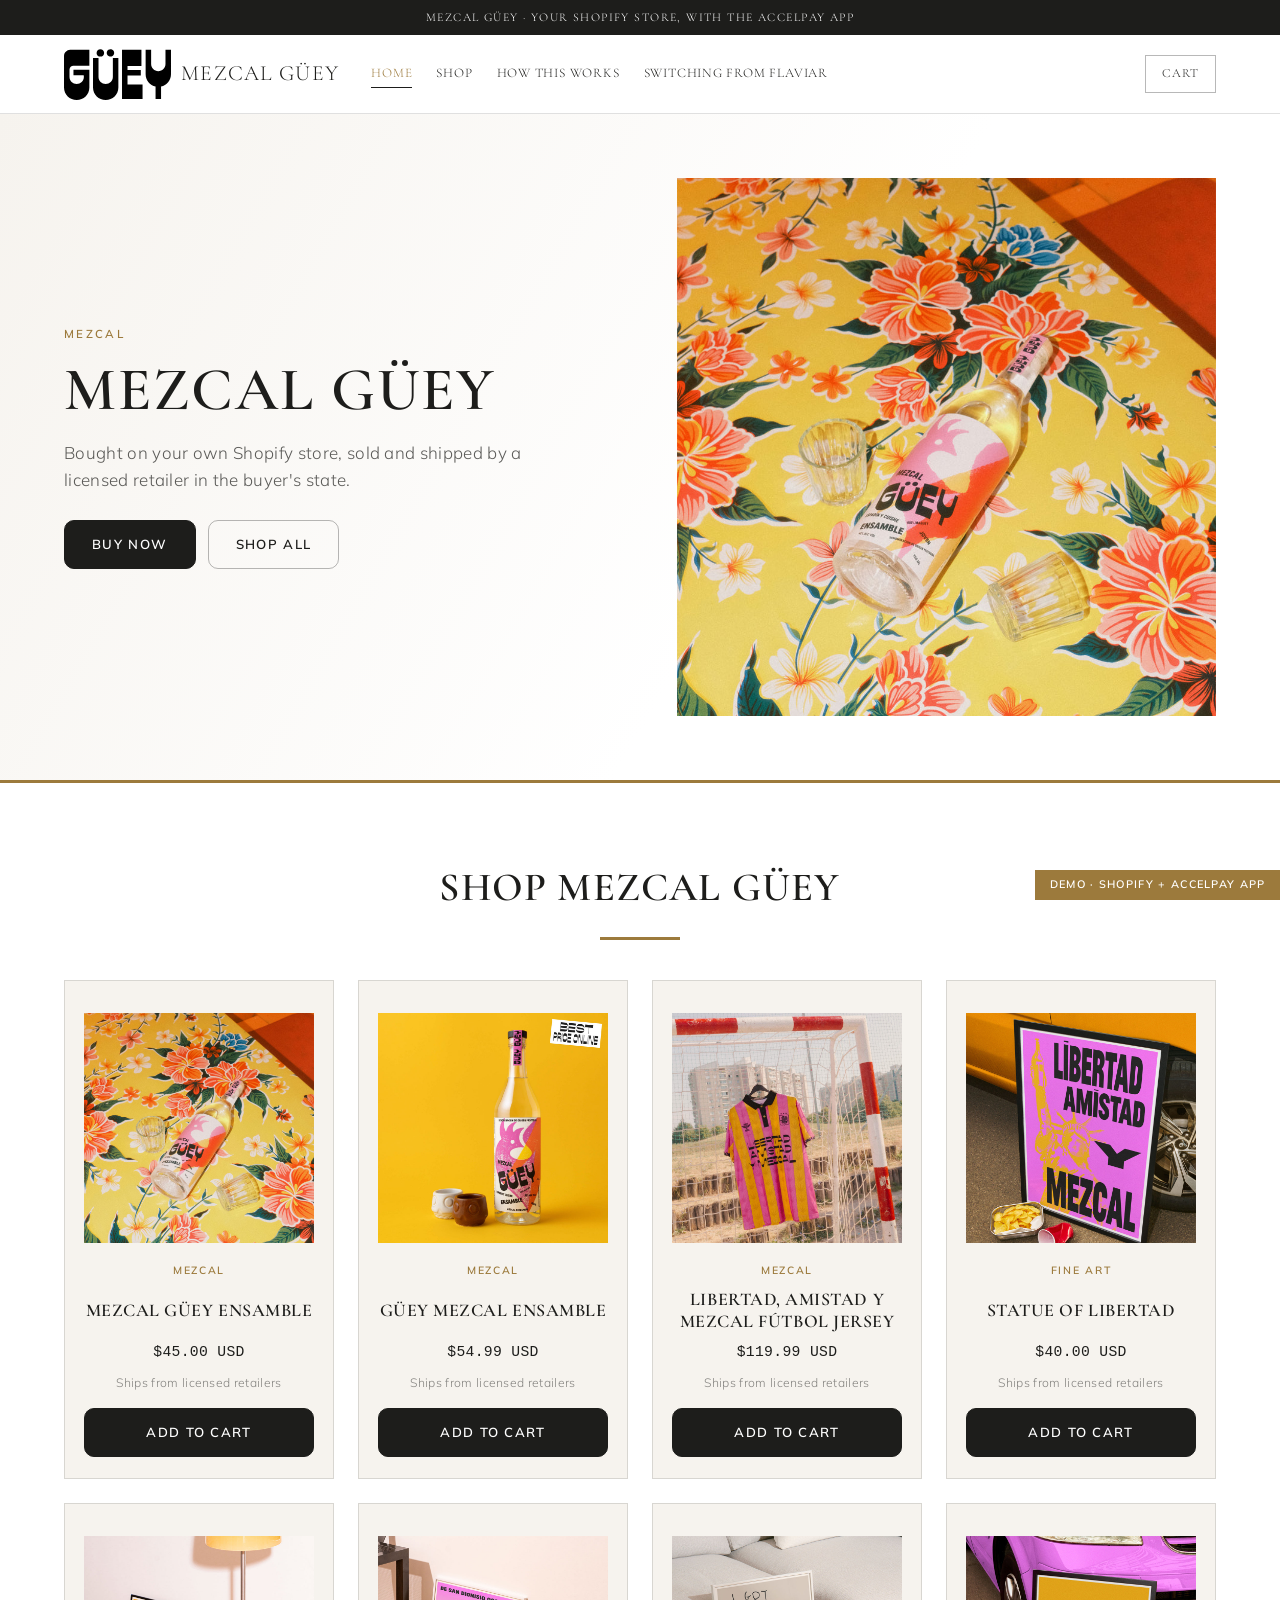
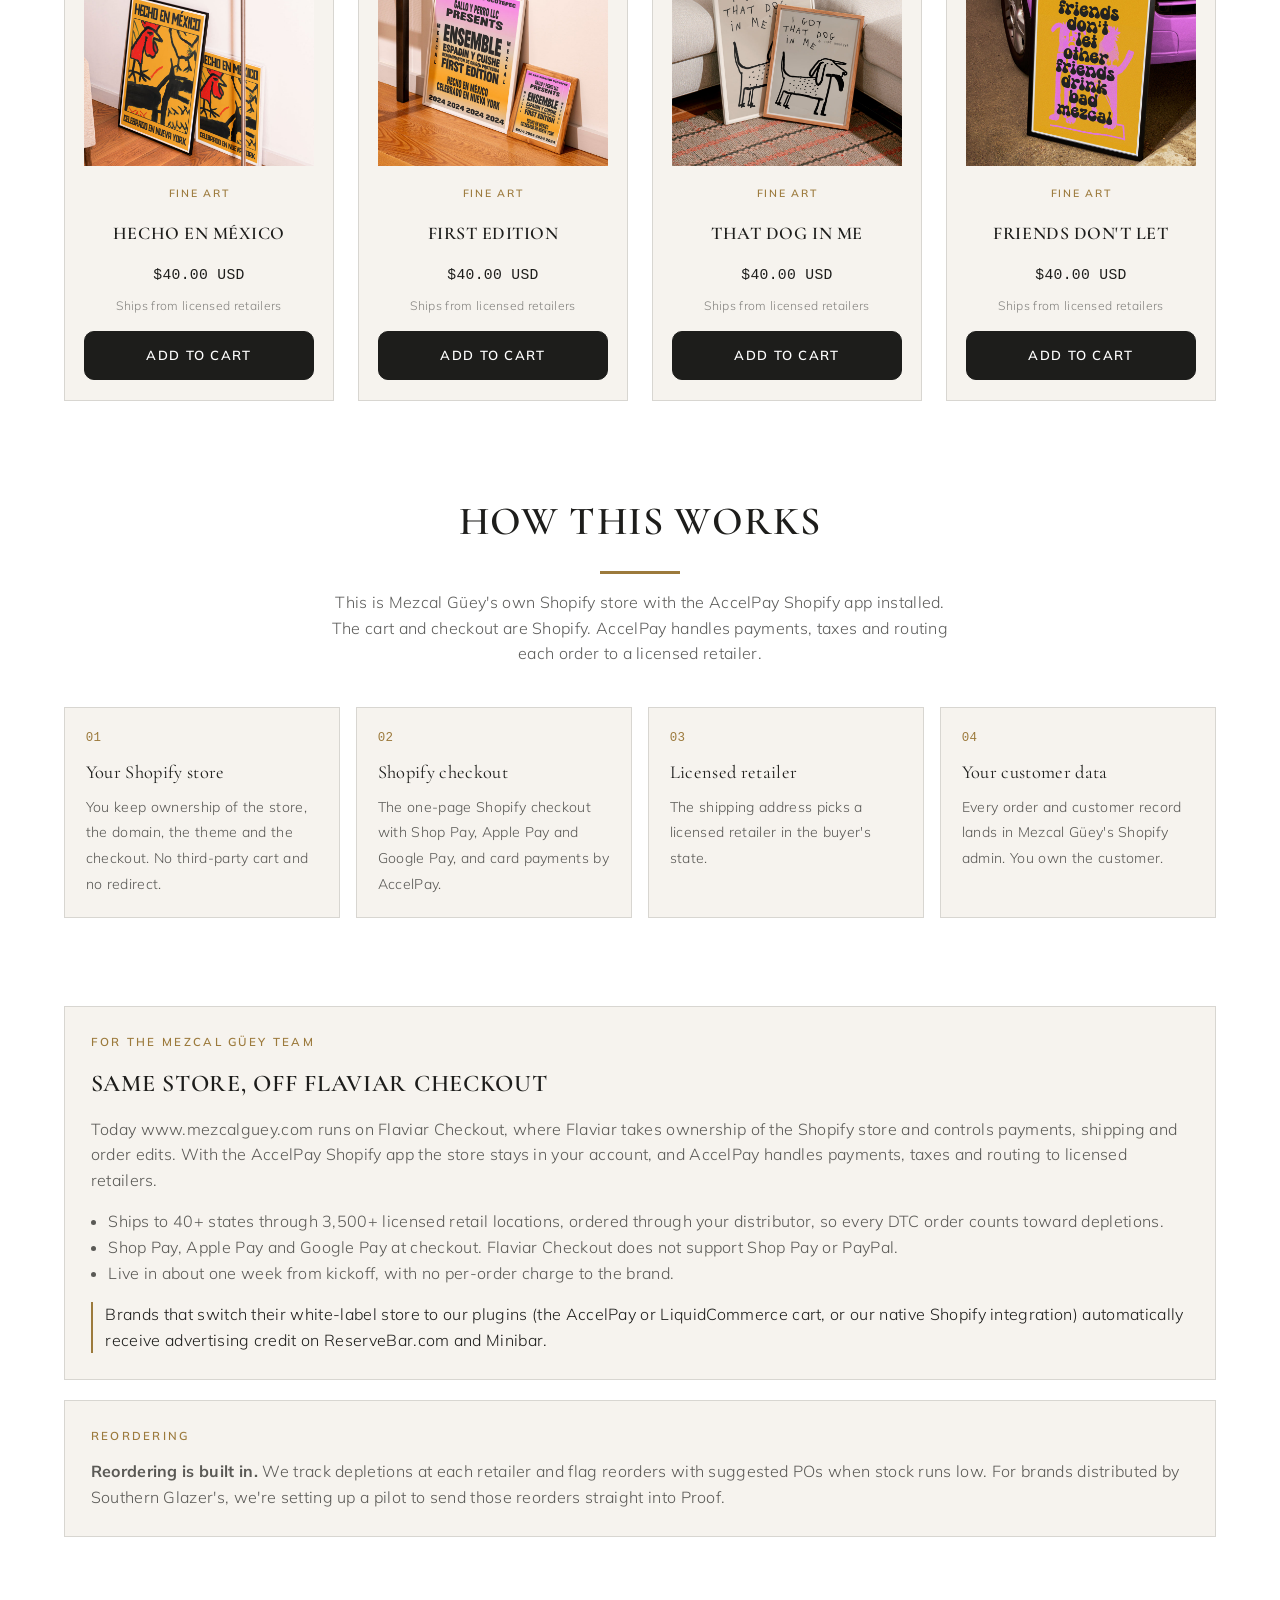
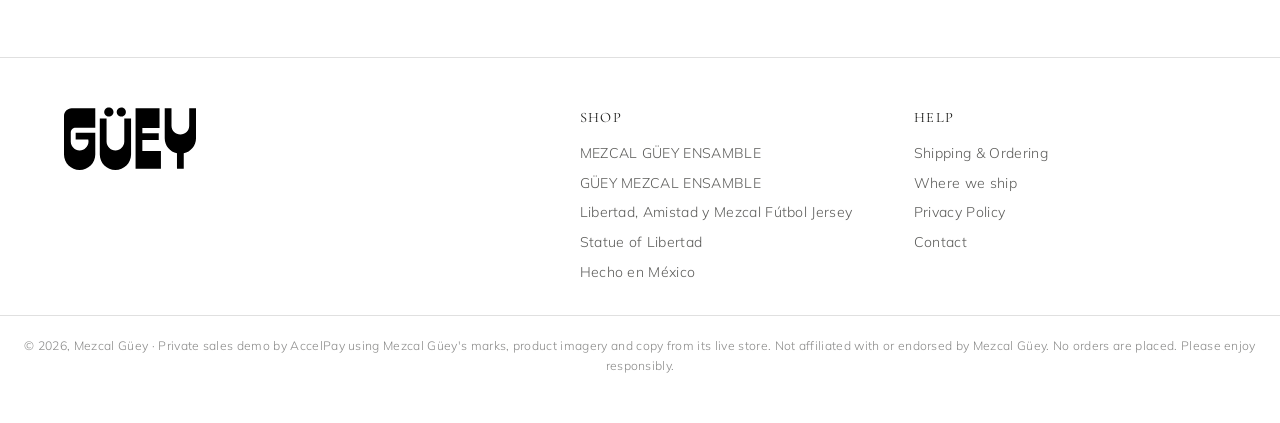
==== index.html @ e76a3810 "Flaviar switch demo, Nov 2026" ====
<!doctype html>
<html lang="en">
<head>
<meta charset="utf-8">
<meta name="viewport" content="width=device-width,initial-scale=1">
<title>Mezcal Güey | AccelPay demo</title>
<meta name="robots" content="noindex,nofollow">
<link rel="icon" href="assets/logo.svg">
<link rel="preconnect" href="https://fonts.googleapis.com">
<link rel="preconnect" href="https://fonts.gstatic.com" crossorigin>
<link rel="stylesheet" href="https://fonts.googleapis.com/css2?family=Cormorant+Garamond:wght@500;600;700&family=Mulish:wght@300;400;600;700&display=swap">
<link rel="stylesheet" href="styles.css?v=1">
</head>
<body>
<div class="announce">Mezcal Güey &middot; your Shopify store, with the AccelPay app</div>
<header class="top">
  <div class="hdr">
    <a href="index.html" class="brand-link"><img class="logo" src="assets/logo.svg" alt="Mezcal Güey"><span class="wordmark">Mezcal Güey</span></a>
    <nav class="main">
      <a href="index.html" aria-current="page">Home</a><a href="index.html#shop">Shop</a><a href="index.html#how">How this works</a><a href="index.html#switch">Switching from Flaviar</a>
    </nav>
    <div class="hdr-actions">
      <button class="burger" id="burger" aria-label="Menu">&#9776;</button>
      <button class="cart-pill" data-cart-toggle aria-label="Open cart">
        <span class="lbl">Cart</span>
        <span class="count" data-cart-count hidden>0</span>
      </button>
    </div>
  </div>
</header>

<section class="hero">
  <div class="hero-inner">
    <div>
      <div class="eyebrow">mezcal</div>
      <h1>Mezcal Güey</h1>
      <p> Bought on your own Shopify store, sold and shipped by a licensed retailer in the buyer's state.</p>
      <div style="display:flex;gap:.75rem;flex-wrap:wrap"><a class="btn" href="product.html?p=mezcal-guey">Buy now</a><a class="btn ghost" href="#shop">Shop all</a></div>
    </div>
    <div class="shot"><img src="assets/p-mezcal-guey.jpg" alt="MEZCAL GÜEY ENSAMBLE"></div>
  </div>
</section>

<section class="band" id="shop">
  <div class="section-head">
    <h2>Shop Mezcal Güey</h2>
    <div class="rule"></div>
    <p style="font-size:.9rem;color:var(--muted)"></p>
  </div>
  <div class="grid" id="collection-grid"></div>
</section>

<section class="band" id="how" style="padding-top:1rem">
  <div class="section-head">
    <h2>How this works</h2>
    <div class="rule"></div>
    <p>This is Mezcal Güey's own Shopify store with the AccelPay Shopify app installed. The cart and checkout are Shopify. AccelPay handles payments, taxes and routing each order to a licensed retailer.</p>
  </div>
  <div class="how">
    <div class="step"><span class="n">01</span><b>Your Shopify store</b><span>You keep ownership of the store, the domain, the theme and the checkout. No third-party cart and no redirect.</span></div>
    <div class="step"><span class="n">02</span><b>Shopify checkout</b><span>The one-page Shopify checkout with Shop Pay, Apple Pay and Google Pay, and card payments by AccelPay.</span></div>
    <div class="step"><span class="n">03</span><b>Licensed retailer</b><span>The shipping address picks a licensed retailer in the buyer's state.</span></div>
    <div class="step"><span class="n">04</span><b>Your customer data</b><span>Every order and customer record lands in Mezcal Güey's Shopify admin. You own the customer.</span></div>
  </div>
</section>

<section class="band" id="switch" style="padding-top:1rem">
  <div class="panel">
    <div class="eyebrow">For the Mezcal Güey team</div>
    <h2>Same store, off Flaviar Checkout</h2>
    <p style="margin:0 0 1rem">Today www.mezcalguey.com runs on Flaviar Checkout, where Flaviar takes ownership of the Shopify store and controls payments, shipping and order edits. With the AccelPay Shopify app the store stays in your account, and AccelPay handles payments, taxes and routing to licensed retailers.</p>
    <ul style="margin:0 0 1rem;padding-left:1.1rem"><li>Ships to 40+ states through 3,500+ licensed retail locations, ordered through your distributor, so every DTC order counts toward depletions.</li><li>Shop Pay, Apple Pay and Google Pay at checkout. Flaviar Checkout does not support Shop Pay or PayPal.</li><li>Live in about one week from kickoff, with no per-order charge to the brand.</li></ul>
    <p class="credit">Brands that switch their white-label store to our plugins (the AccelPay or LiquidCommerce cart, or our native Shopify integration) automatically receive advertising credit on ReserveBar.com and Minibar.</p>
  </div>
  <div class="panel">
    <div class="eyebrow">Reordering</div>
    <p style="margin:0" class="reorder"><b>Reordering is built in.</b> We track depletions at each retailer and flag reorders with suggested POs when stock runs low. For brands distributed by Southern Glazer's, we're setting up a pilot to send those reorders straight into Proof.</p>
  </div>
</section>
<footer class="site">
  <div class="ft">
    <div>
      <img src="assets/logo.svg" alt="Mezcal Güey" style="height:64px;width:auto">
      <p style="font-size:.86rem;margin-top:1rem;max-width:24rem;color:var(--muted)"></p>
    </div>
    <div><h4>Shop</h4><ul><li><a href="product.html?p=mezcal-guey">MEZCAL GÜEY ENSAMBLE</a></li><li><a href="product.html?p=mezcal-ensamble">GÜEY MEZCAL ENSAMBLE</a></li><li><a href="product.html?p=libertad-amistad-y-mezcal-football-shirt">Libertad, Amistad y Mezcal Fútbol Jersey</a></li><li><a href="product.html?p=statue-of-libertad-fine-art-print">Statue of Libertad</a></li><li><a href="product.html?p=hecho-en-mexico-fine-art-print">Hecho en México</a></li></ul></div>
    <div><h4>Help</h4><ul>
      <li><a href="index.html#how">Shipping &amp; Ordering</a></li>
      <li><a href="index.html#how">Where we ship</a></li>
      <li><a href="#">Privacy Policy</a></li>
      <li><a href="#">Contact</a></li></ul></div>
  </div>
  <div class="legal-row">
    &copy; 2026, Mezcal Güey &middot; Private sales demo by AccelPay using Mezcal Güey's marks, product imagery and copy from its live store. Not affiliated with or endorsed by Mezcal Güey.
    No orders are placed. Please enjoy responsibly.
  </div>
</footer>

<div class="scrim" id="scrim"></div>
<aside class="drawer" id="drawer" aria-label="Your cart">
  <div class="dh"><h2>Your cart</h2><button class="x" id="drawer-close" aria-label="Close">&times;</button></div>
  <div class="cols"><span>Product</span><span>Total</span></div>
  <div class="items" id="drawer-items"></div>
  <div class="df" id="drawer-foot"></div>
</aside>
<div class="ribbon">Demo &middot; Shopify + AccelPay app</div>
<script src="data.js?v=1"></script>
<script src="app.js?v=1"></script>
</body>
</html>
---- styles.css ----
/* Mezcal Güey x AccelPay demo. Base: woodsonwhiskey-accelpay-demo. */

:root {
  --black: #ffffff; --panel: #f6f3ee; --panel-2: #ece7df; --ink: #1d1d1b;
  --muted: rgba(29,29,27,.72); --muted-2: rgba(29,29,27,.52); --line: rgba(0,0,0,.12); --line-2: rgba(0,0,0,.28);
  --gold: #1d1d1b; --gold-hi: #9c7a3c; --gold-soft: rgba(0,0,0,.05); --green: #2f6b4f; --red: #c00000;
  --head: #1d1d1b; --btn-ink: #ffffff; --img-bg: #f6f3ee; --drawer-bg: #ffffff; --ann-bg: #1d1d1b; --ann-ink: #ffffff; --co-head-bg: #ffffff;
  --serif: "Cormorant Garamond", Georgia, serif; --sans: "Mulish", -apple-system, BlinkMacSystemFont, "Helvetica Neue", Arial, sans-serif;
  --mono: ui-monospace, SFMono-Regular, Menlo, monospace; --maxw: 1200px; --btn-radius: 10px;
  --cart-glyph: url("data:image/svg+xml;utf8,<svg xmlns='http://www.w3.org/2000/svg' viewBox='0 0 24 24' fill='none' stroke='black' stroke-width='2' stroke-linecap='round' stroke-linejoin='round'><path d='M6 2 3 6v14a2 2 0 0 0 2 2h14a2 2 0 0 0 2-2V6l-3-4z'/><path d='M3 6h18'/><path d='M16 10a4 4 0 0 1-8 0'/></svg>");
}

* { box-sizing: border-box; }
html { scroll-behavior: smooth; }
body {
  margin: 0; background: var(--black); color: var(--ink);
  font-family: var(--sans); font-weight: 300; font-size: 16px; line-height: 1.6;
  letter-spacing: .02em; -webkit-font-smoothing: antialiased;
}
img { max-width: 100%; display: block; }
a { color: inherit; }
button { font: inherit; cursor: pointer; color: inherit; }
:focus-visible { outline: 2px solid var(--gold); outline-offset: 2px; }

/* ---------------------------------------------------------------- header */
.announce {
  background: var(--ann-bg); color: var(--ann-ink); text-align: center;
  font-family: var(--serif); font-size: .74rem; letter-spacing: .12em;
  text-transform: uppercase; padding: .5rem 1rem;
}
header.top { position: sticky; top: 0; z-index: 60; background: var(--black); border-bottom: 1px solid var(--line); }
.hdr { max-width: var(--maxw); margin: 0 auto; padding: .8rem 1.5rem; display: flex; align-items: center; gap: 2rem; }
.hdr img.logo { height: 62px; width: auto; }
nav.main { display: flex; gap: 1.5rem; flex-wrap: wrap; }
nav.main a {
  font-family: var(--serif); font-size: .82rem; letter-spacing: .06em; text-transform: uppercase;
  text-decoration: none; color: var(--head); padding: .2rem 0; border-bottom: 1px solid transparent;
}
nav.main a:hover, nav.main a[aria-current] { color: var(--gold-hi); border-bottom-color: var(--gold); }
.hdr-actions { margin-left: auto; display: flex; align-items: center; gap: .75rem; }
.cart-pill {
  display: inline-flex; align-items: center; gap: .5rem; background: transparent;
  border: 1px solid var(--line-2); color: var(--head); padding: .5rem 1rem;
  font-family: var(--serif); font-size: .78rem; letter-spacing: .08em; text-transform: uppercase;
}
.cart-pill:hover { border-color: var(--gold); color: var(--gold-hi); }
.cart-pill .count {
  background: var(--gold); color: var(--btn-ink); min-width: 1.35rem; height: 1.35rem; border-radius: 999px;
  display: inline-grid; place-items: center; font-family: var(--mono); font-size: .7rem; padding: 0 .3rem;
}
.cart-pill .count[hidden] { display: none; }
.burger { display: none; background: none; border: none; font-size: 1.5rem; line-height: 1; color: var(--head); }

/* ---------------------------------------------------------------- type + buttons */
.eyebrow { font-family: var(--sans); font-size: .72rem; font-weight: 600; letter-spacing: .2em; text-transform: uppercase; color: var(--gold-hi); margin-bottom: .9rem; }
h1, h2, h3 { font-family: var(--serif); font-weight: 400; letter-spacing: .03em; }
.rule { width: 190px; height: 2px; margin: 1.1rem auto 0; background: linear-gradient(90deg, transparent, var(--gold), transparent); }

.btn {
  display: inline-flex; align-items: center; justify-content: center; gap: .5rem;
  background: var(--gold); color: var(--btn-ink); border: 1px solid var(--gold); border-radius: var(--btn-radius, 0);
  padding: .8rem 1.7rem; font-family: var(--sans); font-weight: 600; font-size: .82rem;
  letter-spacing: .1em; text-transform: uppercase; text-decoration: none;
}
.btn:hover { background: var(--gold-hi); border-color: var(--gold-hi); }
.btn.ghost { background: transparent; color: var(--head); border-color: var(--line-2); }
.btn.ghost:hover { border-color: var(--gold); color: var(--gold-hi); }
.btn:disabled { opacity: .4; cursor: not-allowed; }
.btn.block { width: 100%; }

/* ---------------------------------------------------------------- hero */
.hero { position: relative; overflow: hidden; border-bottom: 1px solid var(--line); }
.hero-inner { max-width: var(--maxw); margin: 0 auto; padding: 4rem 1.5rem; display: grid; grid-template-columns: 1.05fr 1fr; gap: 3rem; align-items: center; }
.hero h1 { font-size: clamp(2.3rem, 5.4vw, 3.8rem); line-height: 1.08; margin: 0 0 1rem; text-transform: uppercase; }
.hero p { color: var(--muted); font-size: 1.06rem; margin: 0 0 1.7rem; max-width: 32rem; }
.hero .shot img { width: 100%; max-height: 560px; object-fit: contain; }

/* ---------------------------------------------------------------- sections */
.band { max-width: var(--maxw); margin: 0 auto; padding: 4.5rem 1.5rem; }
.section-head { text-align: center; margin-bottom: 2.5rem; }
.section-head h2 { font-size: clamp(1.8rem, 4vw, 2.5rem); margin: 0; text-transform: uppercase; }
.section-head p { color: var(--muted); margin: 1rem auto 0; max-width: 40rem; }

.grid { display: grid; grid-template-columns: repeat(auto-fill, minmax(240px, 1fr)); gap: 1.5rem; }
.card {
  background: var(--panel); border: 1px solid var(--line); padding: 1.4rem 1.2rem 1.3rem;
  display: flex; flex-direction: column; gap: .55rem; text-align: center; text-decoration: none; color: inherit;
}
.card:hover { border-color: var(--gold); }
.card .shot { height: 250px; display: grid; place-items: center; overflow: hidden; }
.card .shot img { max-height: 250px; width: auto; object-fit: contain; }
.card h3 { font-size: 1.12rem; margin: 0; line-height: 1.25; text-transform: uppercase; min-height: 2.8rem; display: grid; place-items: center; }
.card .tag { font-size: .66rem; font-weight: 600; letter-spacing: .16em; text-transform: uppercase; color: var(--gold-hi); }
.card .price { font-family: var(--mono); font-size: .92rem; margin-top: auto; }
.card .avail { font-size: .76rem; color: var(--muted-2); }

.split { display: grid; grid-template-columns: 1fr 1fr; gap: 3rem; align-items: center; }
.split img { width: 100%; }
.split p { color: var(--muted); }

/* how it works */
.how { display: grid; grid-template-columns: repeat(4, 1fr); gap: 1rem; }
.how .step { border: 1px solid var(--line); padding: 1.3rem; background: var(--panel); }
.how .step b { display: block; font-family: var(--serif); font-weight: 400; font-size: 1.15rem; margin-bottom: .4rem; color: var(--head); }
.how .step span { font-size: .88rem; color: var(--muted); }
.how .step .n { font-family: var(--mono); color: var(--gold-hi); font-size: .78rem; display: block; margin-bottom: .6rem; }

.rb-note {
  display: flex; align-items: center; gap: .75rem; border: 1px solid var(--line); background: var(--panel);
  padding: .7rem .9rem; font-size: .84rem; color: var(--muted);
}
.rb-note b { color: var(--head); font-weight: 600; }
.rb-note a { color: var(--gold-hi); }
.rb-mark { font-family: var(--serif); font-size: .72rem; letter-spacing: .14em; text-transform: uppercase; border: 1px solid var(--gold); color: var(--gold-hi); padding: .2rem .45rem; white-space: nowrap; }

/* ---------------------------------------------------------------- product page (Shopify theme) */
.pdp { display: grid; grid-template-columns: minmax(0,1fr) minmax(0,1fr); gap: 3rem; align-items: start; }
.pdp .gallery { display: flex; flex-direction: column; gap: .8rem; min-width: 0; }
.pdp .gallery .main { background: var(--img-bg); display: grid; place-items: center; min-height: 420px; }
.pdp .gallery .main img { max-height: 560px; width: auto; object-fit: contain; }
.pdp .thumbs { display: flex; gap: .5rem; }
.pdp .thumbs button { width: 64px; height: 64px; border: 1px solid var(--line); background: var(--img-bg); padding: 3px; display: grid; place-items: center; }
.pdp .thumbs button[aria-selected="true"] { border-color: var(--gold); }
.pdp .thumbs img { max-height: 100%; width: auto; }
.pdp .info { display: flex; flex-direction: column; gap: 1rem; min-width: 0; padding-left: 1.5rem; border-left: 1px solid var(--line); }
.pdp h1 { font-size: 2rem; margin: 0; text-transform: uppercase; line-height: 1.15; }
.pdp .price { font-size: 1.05rem; }
.pdp .small { font-size: .8rem; color: var(--muted); }
.pdp .small a { color: var(--gold-hi); }
.pdp .qty-wrap { display: flex; flex-direction: column; gap: .35rem; font-size: .8rem; color: var(--muted); }
.pdp .desc p { color: var(--muted); margin: 0 0 .9rem; font-size: .95rem; }
.pdp .desc b { color: var(--head); font-weight: 600; }
.qty { display: inline-flex; align-items: center; border: 1px solid var(--line-2); width: max-content; }
.qty button { background: none; border: none; width: 2.6rem; min-height: 2.8rem; font-size: 1.1rem; }
.qty span, .qty input { font-family: var(--sans); min-width: 2.2rem; text-align: center; font-size: .95rem; }
.atc { max-width: 380px; }
.fulfil-line { display: flex; gap: .6rem; align-items: flex-start; font-size: .82rem; color: var(--muted); border: 1px solid var(--line); padding: .7rem .8rem; max-width: 460px; }
.fulfil-line img { width: 22px; height: 22px; border-radius: 5px; flex: none; }
.notice { font-size: .85rem; color: var(--muted); border-left: 2px solid var(--gold); padding: .2rem 0 .2rem .75rem; }

/* ---------------------------------------------------------------- Shopify cart drawer (Dawn-style) */
.scrim { position: fixed; inset: 0; background: rgba(0,0,0,.6); opacity: 0; pointer-events: none; transition: opacity .25s; z-index: 90; }
.scrim.on { opacity: 1; pointer-events: auto; }
.drawer { position: fixed; top: 0; right: 0; height: 100%; width: min(420px, 100%); background: var(--drawer-bg); border-left: 1px solid var(--line); z-index: 100; display: flex; flex-direction: column; transform: translateX(100%); transition: transform .28s ease; }
.drawer.on { transform: none; }
.drawer .dh { display: flex; align-items: center; justify-content: space-between; padding: 1.4rem 1.5rem 1rem; }
.drawer .dh h2 { font-size: 1.5rem; margin: 0; }
.drawer .x { background: none; border: none; font-size: 1.7rem; line-height: 1; color: var(--muted); }
.drawer .cols { display: flex; justify-content: space-between; font-size: .66rem; letter-spacing: .12em; text-transform: uppercase; color: var(--muted-2); padding: 0 1.5rem .6rem; border-bottom: 1px solid var(--line); }
.drawer .items { flex: 1; overflow-y: auto; padding: 0 1.5rem; }
.cline { display: grid; grid-template-columns: 76px minmax(0,1fr) auto; gap: 1rem; padding: 1.2rem 0; border-bottom: 1px solid var(--line); }
.cline .im { background: var(--img-bg); display: grid; place-items: center; height: 92px; }
.cline .im img { max-height: 88px; width: auto; }
.cline .nm { font-size: .92rem; line-height: 1.3; }
.cline .pr { font-size: .84rem; color: var(--muted); margin: .2rem 0 .6rem; }
.cline .qrow { display: flex; align-items: center; gap: .6rem; }
.cline .qty button { min-height: 2.2rem; width: 2.2rem; }
.cline .rm { background: none; border: none; color: var(--muted); font-size: 1rem; padding: 0; }
.cline .tot { font-size: .9rem; }
.empty { text-align: center; color: var(--muted); padding: 3rem 1rem; }
.drawer .df { border-top: 1px solid var(--line); padding: 1.2rem 1.5rem 1.5rem; display: flex; flex-direction: column; gap: .7rem; }
.drawer .df .est { display: flex; justify-content: space-between; font-size: 1rem; }
.drawer .df .small { font-size: .78rem; color: var(--muted); }

/* ---------------------------------------------------------------- Shopify one-page checkout */
body.co { background: #fff; color: #141414; font-family: -apple-system, BlinkMacSystemFont, "Segoe UI", Roboto, "Helvetica Neue", Arial, sans-serif; font-weight: 400; letter-spacing: 0; }
.co-head { border-bottom: 1px solid #dedede; background: var(--co-head-bg); }
.co-head .in { max-width: 1100px; margin: 0 auto; padding: .9rem 1.5rem; display: flex; align-items: center; justify-content: space-between; }
.co-head img { height: 54px; width: auto; }
.co-head a.bag { color: var(--gold-hi); font-size: .85rem; text-decoration: none; }
.checkout { display: grid; grid-template-columns: minmax(0,1.15fr) minmax(0,1fr); min-height: calc(100vh - 80px); }
.co-left { padding: 2.2rem clamp(1rem, 4vw, 3.5rem); min-width: 0; }
.co-left .inner { max-width: 560px; margin-left: auto; }
.co-right { background: #f5f5f5; border-left: 1px solid #dedede; padding: 2.2rem clamp(1rem, 3vw, 3rem); min-width: 0; }
.co-right .inner { max-width: 440px; position: sticky; top: 1.5rem; }
.co-h { font-size: 1.3rem; font-weight: 600; margin: 1.8rem 0 .8rem; display: flex; align-items: baseline; justify-content: space-between; gap: 1rem; }
.co-h:first-child { margin-top: 0; }
.co-h small { font-size: .82rem; font-weight: 400; color: #707070; }
.co-field { width: 100%; border: 1px solid #d9d9d9; border-radius: 5px; padding: .85rem .8rem; font: inherit; font-size: .92rem; margin-bottom: .7rem; background: #fff; color: #141414; min-width: 0; }
.co-field:focus { outline: none; border-color: #000; box-shadow: 0 0 0 1px #000; }
.co-row { display: grid; grid-template-columns: 1fr 1fr; gap: .7rem; }
.co-row3 { display: grid; grid-template-columns: 1.3fr 1fr 1fr; gap: .7rem; }
.co-chk { display: flex; gap: .55rem; align-items: center; font-size: .86rem; margin: .1rem 0 .4rem; }
.co-chk input { accent-color: #000; width: 16px; height: 16px; }
.co-empty { background: #f5f5f5; border-radius: 5px; padding: 1rem; font-size: .88rem; color: #707070; }
.rates { border: 1px solid #d9d9d9; border-radius: 5px; overflow: hidden; }
.rate { display: flex; align-items: center; gap: .8rem; padding: .95rem .9rem; border-bottom: 1px solid #d9d9d9; cursor: pointer; }
.rate:last-child { border-bottom: none; }
.rate.on { background: #f6f3ec; box-shadow: inset 0 0 0 1px #000; }
.rate input { accent-color: #000; width: 17px; height: 17px; flex: none; }
.rate .ic { width: 30px; height: 30px; border-radius: 7px; flex: none; }
.rate .t { flex: 1; min-width: 0; font-size: .9rem; }
.rate .t span { display: block; color: #707070; font-size: .8rem; margin-top: .1rem; }
.rate .p { font-size: .9rem; font-weight: 600; white-space: nowrap; }
.callout { display: flex; gap: .55rem; align-items: flex-start; font-size: .78rem; color: #5b4a26; background: #f6f1e6; border: 1px solid #e6dcc6; border-radius: 5px; padding: .6rem .75rem; margin-top: .7rem; }
.callout b { font-weight: 600; }
.callout .dot { width: 8px; height: 8px; border-radius: 50%; background: var(--gold); flex: none; margin-top: .35rem; }
.pay-box { border: 1px solid #d9d9d9; border-radius: 5px; overflow: hidden; }
.pay-box .ph { display: flex; justify-content: space-between; align-items: center; background: #f6f3ec; padding: .85rem .9rem; border-bottom: 1px solid #d9d9d9; font-size: .9rem; box-shadow: inset 0 0 0 1px #000; }
.pay-box .ph .cards { display: flex; gap: .3rem; }
.pay-box .ph .cards span { font-size: .62rem; font-weight: 700; border: 1px solid #cfcfcf; border-radius: 3px; padding: .1rem .3rem; background: #fff; color: #333; }
.pay-box .pb { padding: .9rem; background: #fafafa; }
.pay-btn { width: 100%; background: #000; color: #fff; border: none; border-radius: 5px; padding: 1.1rem; font-size: 1.05rem; font-weight: 600; margin-top: 1.2rem; }
.pay-btn:disabled { opacity: .4; cursor: not-allowed; }
.co-legal { font-size: .76rem; color: #707070; margin-top: .9rem; }
.co-links { display: flex; gap: 1rem; flex-wrap: wrap; font-size: .76rem; color: #707070; border-top: 1px solid #e3e3e3; margin-top: 2rem; padding-top: 1rem; }
.os-item { display: flex; gap: .9rem; align-items: center; padding: .4rem 0 1rem; }
.os-item .im { width: 64px; height: 64px; border: 1px solid #dedede; border-radius: 8px; background: var(--img-bg); position: relative; display: grid; place-items: center; padding: 4px; flex: none; }
.os-item .im img { max-height: 100%; width: auto; }
.os-item .im .q { position: absolute; top: -9px; right: -9px; background: #666; color: #fff; min-width: 21px; height: 21px; border-radius: 11px; font-size: .74rem; display: grid; place-items: center; padding: 0 5px; }
.os-item .nm { flex: 1; min-width: 0; font-size: .88rem; }
.os-item .nm span { display: block; color: #707070; font-size: .78rem; }
.os-item .pr { font-size: .88rem; }
.os-disc { display: flex; gap: .6rem; margin: .6rem 0 1.2rem; }
.os-disc input { flex: 1; min-width: 0; border: 1px solid #d9d9d9; border-radius: 5px; padding: .8rem; font: inherit; font-size: .9rem; }
.os-disc button { border: 1px solid #d9d9d9; background: #ececec; color: #777; border-radius: 5px; padding: 0 1.1rem; font-weight: 600; }
.os-line { display: flex; justify-content: space-between; font-size: .88rem; padding: .3rem 0; gap: 1rem; }
.os-line .m { color: #555; }
.os-line.total { font-size: 1.2rem; font-weight: 600; padding-top: .8rem; }
.os-line.total small { font-size: .74rem; color: #707070; font-weight: 400; margin-right: .4rem; }
.thanks { max-width: 600px; margin: 0 auto; padding: 4rem 1.5rem; text-align: center; }
.thanks h1 { font-size: 2rem; margin: 0 0 .5rem; font-weight: 600; font-family: inherit; letter-spacing: 0; }
.thanks p { color: #555; }
.thanks .num { font-family: var(--mono); color: #000; }

/* express checkout buttons (Shopify accelerated checkout) */
.xpay { display: grid; grid-template-columns: repeat(3, minmax(0,1fr)); gap: .5rem; }
.xpay .xb { height: 42px; border: none; border-radius: 5px; display: flex; align-items: center; justify-content: center; gap: .15rem; font-family: -apple-system, BlinkMacSystemFont, "Segoe UI", Roboto, Arial, sans-serif; font-size: 1.05rem; color: #fff; letter-spacing: 0; text-transform: none; }
.xpay.big .xb { height: 48px; }
.xpay .xb span { font-weight: 500; }
.xpay .shop { background: #5a31f4; }
.xpay .shop b { font-weight: 800; font-style: italic; letter-spacing: -.02em; margin-right: .1rem; }
.xpay .apple { background: #000; border: 1px solid #333; }
.xpay .google { background: #000; border: 1px solid #333; }
.xpay .google .g { font-weight: 700; background: linear-gradient(90deg,#4285f4,#ea4335,#fbbc05,#34a853); -webkit-background-clip: text; background-clip: text; color: transparent; margin-right: .15rem; }
.xp-title { text-align: center; font-size: .85rem; color: #707070; margin-bottom: .6rem; }
.or { display: flex; align-items: center; gap: .8rem; color: #707070; font-size: .78rem; margin: 1.4rem 0 .6rem; }
.or::before, .or::after { content: ""; flex: 1; height: 1px; background: #dedede; }

/* panel on the home page */
.panel { background: var(--panel); border: 1px solid var(--line); padding: 1.6rem; }
.panel + .panel { margin-top: 1.25rem; }
.panel h2 { margin: 0 0 .8rem; font-size: 1.5rem; text-transform: uppercase; }
.panel p, .panel li { color: var(--muted); }
.panel .credit { border-left: 2px solid var(--gold); padding-left: .8rem; margin: 0; color: var(--ink); }

/* ---------------------------------------------------------------- footer */
footer.site { border-top: 1px solid var(--line); margin-top: 3rem; }
.ft { max-width: var(--maxw); margin: 0 auto; padding: 3rem 1.5rem 2rem; display: grid; grid-template-columns: 1.6fr 1fr 1fr; gap: 2rem; }
.ft h4 { font-family: var(--serif); font-weight: 400; font-size: .9rem; letter-spacing: .1em; text-transform: uppercase; color: var(--head); margin: 0 0 .8rem; }
.ft ul { list-style: none; margin: 0; padding: 0; display: flex; flex-direction: column; gap: .45rem; font-size: .88rem; color: var(--muted); }
.ft a { text-decoration: none; }
.ft a:hover { color: var(--gold-hi); }
.legal-row { border-top: 1px solid var(--line); padding: 1.25rem 1.5rem 3rem; text-align: center; font-size: .76rem; color: var(--muted-2); }

.ribbon { position: fixed; right: 0; bottom: 0; z-index: 120; background: var(--gold); color: var(--btn-ink); font-size: .68rem; font-weight: 600; letter-spacing: .12em; text-transform: uppercase; padding: .4rem .9rem; }

/* ---------------------------------------------------------------- responsive */
@media (max-width: 960px) {
  .pdp { grid-template-columns: 1fr; gap: 1.5rem; }
  .pdp .info { padding-left: 0; border-left: 0; }
  .checkout { grid-template-columns: 1fr; }
  .co-right { border-left: 0; border-top: 1px solid #dedede; order: -1; }
  .co-left .inner, .co-right .inner { margin: 0 auto; position: static; }
  .hero-inner, .split { grid-template-columns: 1fr; gap: 2rem; }
  .how { grid-template-columns: 1fr 1fr; }
  .ft { grid-template-columns: 1fr 1fr; }
}
@media (max-width: 720px) {
  .co-row, .co-row3 { grid-template-columns: 1fr; gap: 0; }
  .pdp .gallery .main { min-height: 300px; }
  .pdp .gallery .main img { max-height: 340px; }
  .hdr { padding: .6rem 1rem; gap: .75rem; position: relative; }
  .hdr img.logo { height: 46px; }
  nav.main { display: none; }
  nav.main.open { display: flex; flex-direction: column; position: absolute; top: 100%; left: 0; right: 0; background: var(--black); border-bottom: 1px solid var(--line); padding: 1rem 1.5rem; gap: .9rem; }
  .burger { display: block; }
  .hdr-actions { margin-left: auto; }
  .cart-pill { padding: .5rem .8rem; }
  .cart-pill .lbl { display: none; }
  .cart-pill::before { content: ""; width: 1rem; height: 1rem; flex: none; background: currentColor; -webkit-mask: var(--cart-glyph) center/contain no-repeat; mask: var(--cart-glyph) center/contain no-repeat; }
  .band { padding: 3rem 1rem; }
  .hero-inner { padding: 2.5rem 1rem; }
  .how { grid-template-columns: 1fr; }
  .ft { grid-template-columns: 1fr; padding: 2.5rem 1rem 1.5rem; }
  .rb-note { flex-wrap: wrap; }
}


.brand-link { display: flex; align-items: center; gap: .6rem; text-decoration: none; }
.hdr img.logo { height: 52px; max-width: 200px; object-fit: contain; }
.wordmark { font-family: var(--serif); font-size: 1.35rem; letter-spacing: .06em; text-transform: uppercase; color: var(--head); white-space: nowrap; }
.co-head img { height: 44px; max-width: 200px; object-fit: contain; }
h1, h2, h3 { font-weight: 600; }
.hero { background: linear-gradient(120deg, var(--panel) 0%, var(--black) 60%); border-bottom: 3px solid var(--gold-hi); }
.rule { background: var(--gold-hi); height: 3px; width: 80px; }
.card .shot { background: var(--img-bg); }
.card:hover { border-color: var(--gold-hi); }
.btn:hover, .btn.ghost:hover { filter: brightness(1.15); }
.panel .credit { border-left-color: var(--gold-hi); }
.ribbon { background: var(--gold-hi); color: #fff; }
.cart-pill .count { background: var(--gold-hi); color: #fff; }
.callout .dot { background: var(--gold-hi); }
@media (max-width: 720px) { .wordmark { display: none; } }
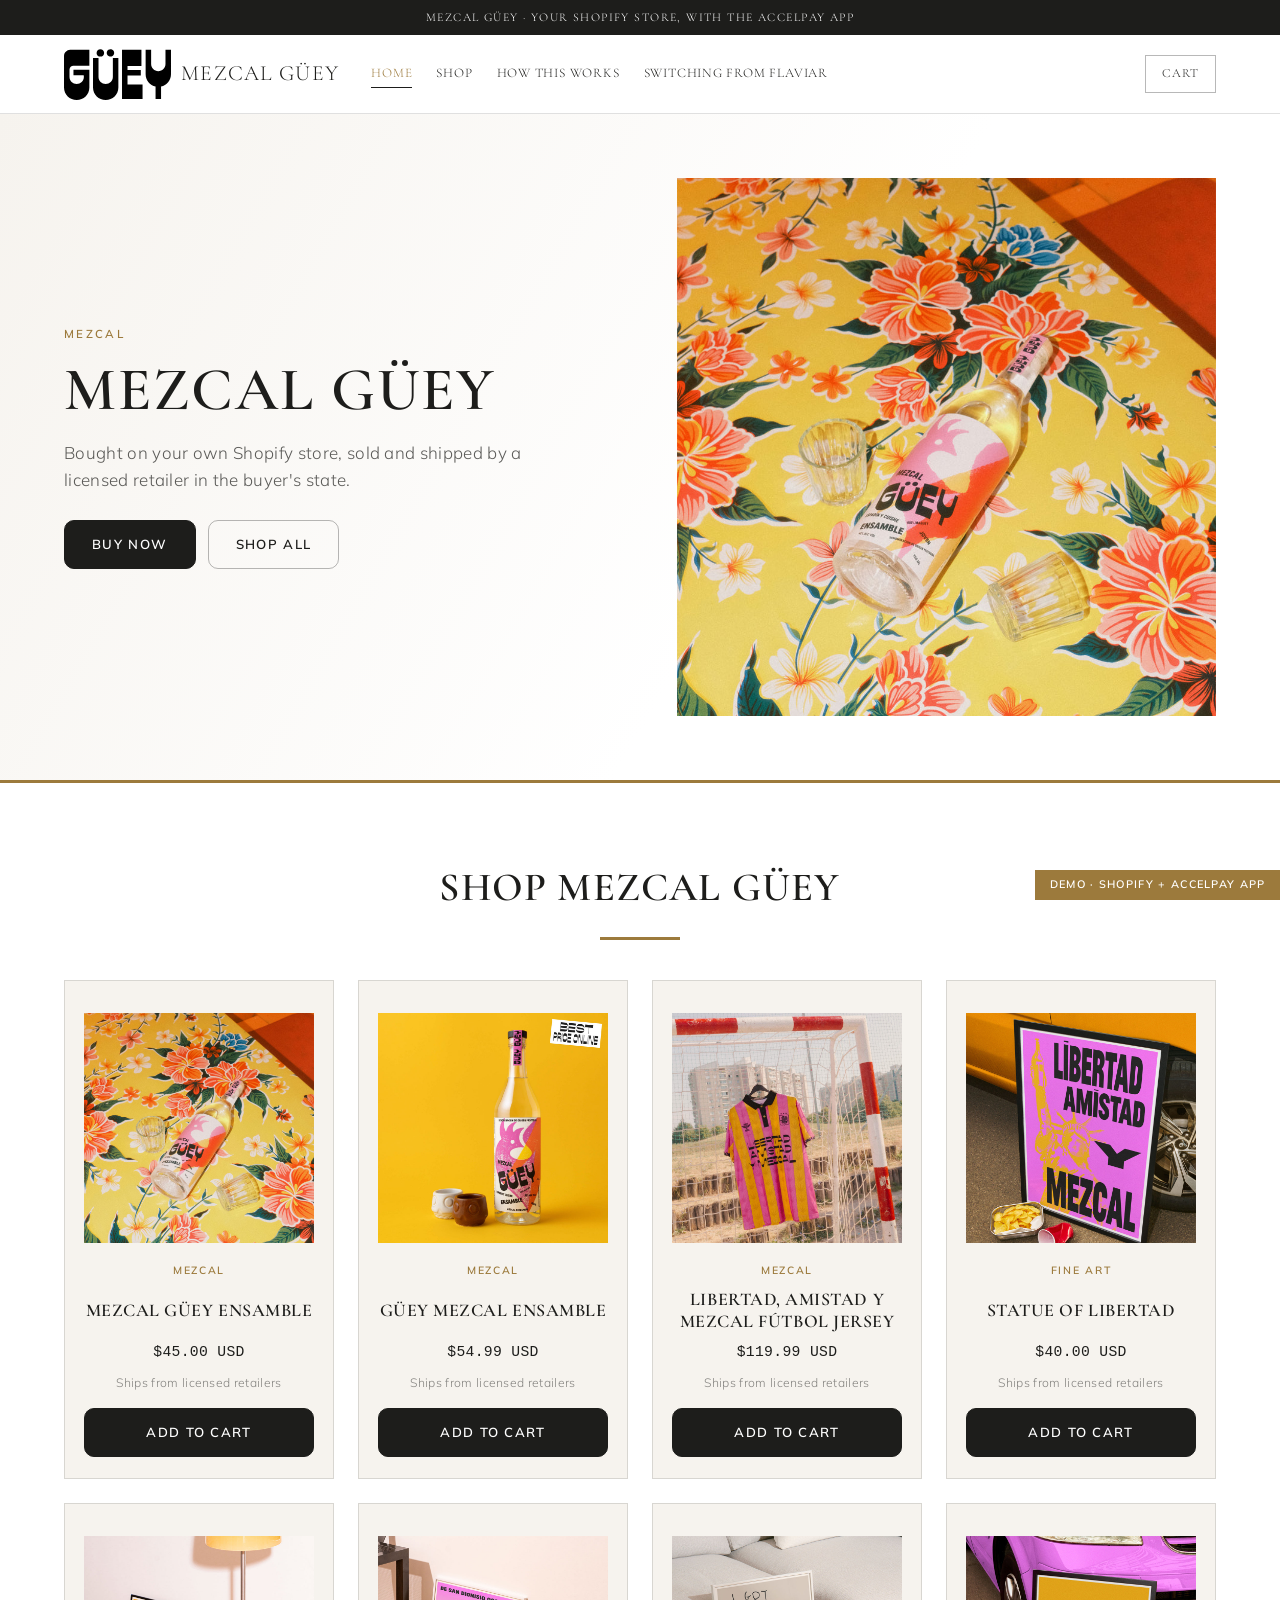
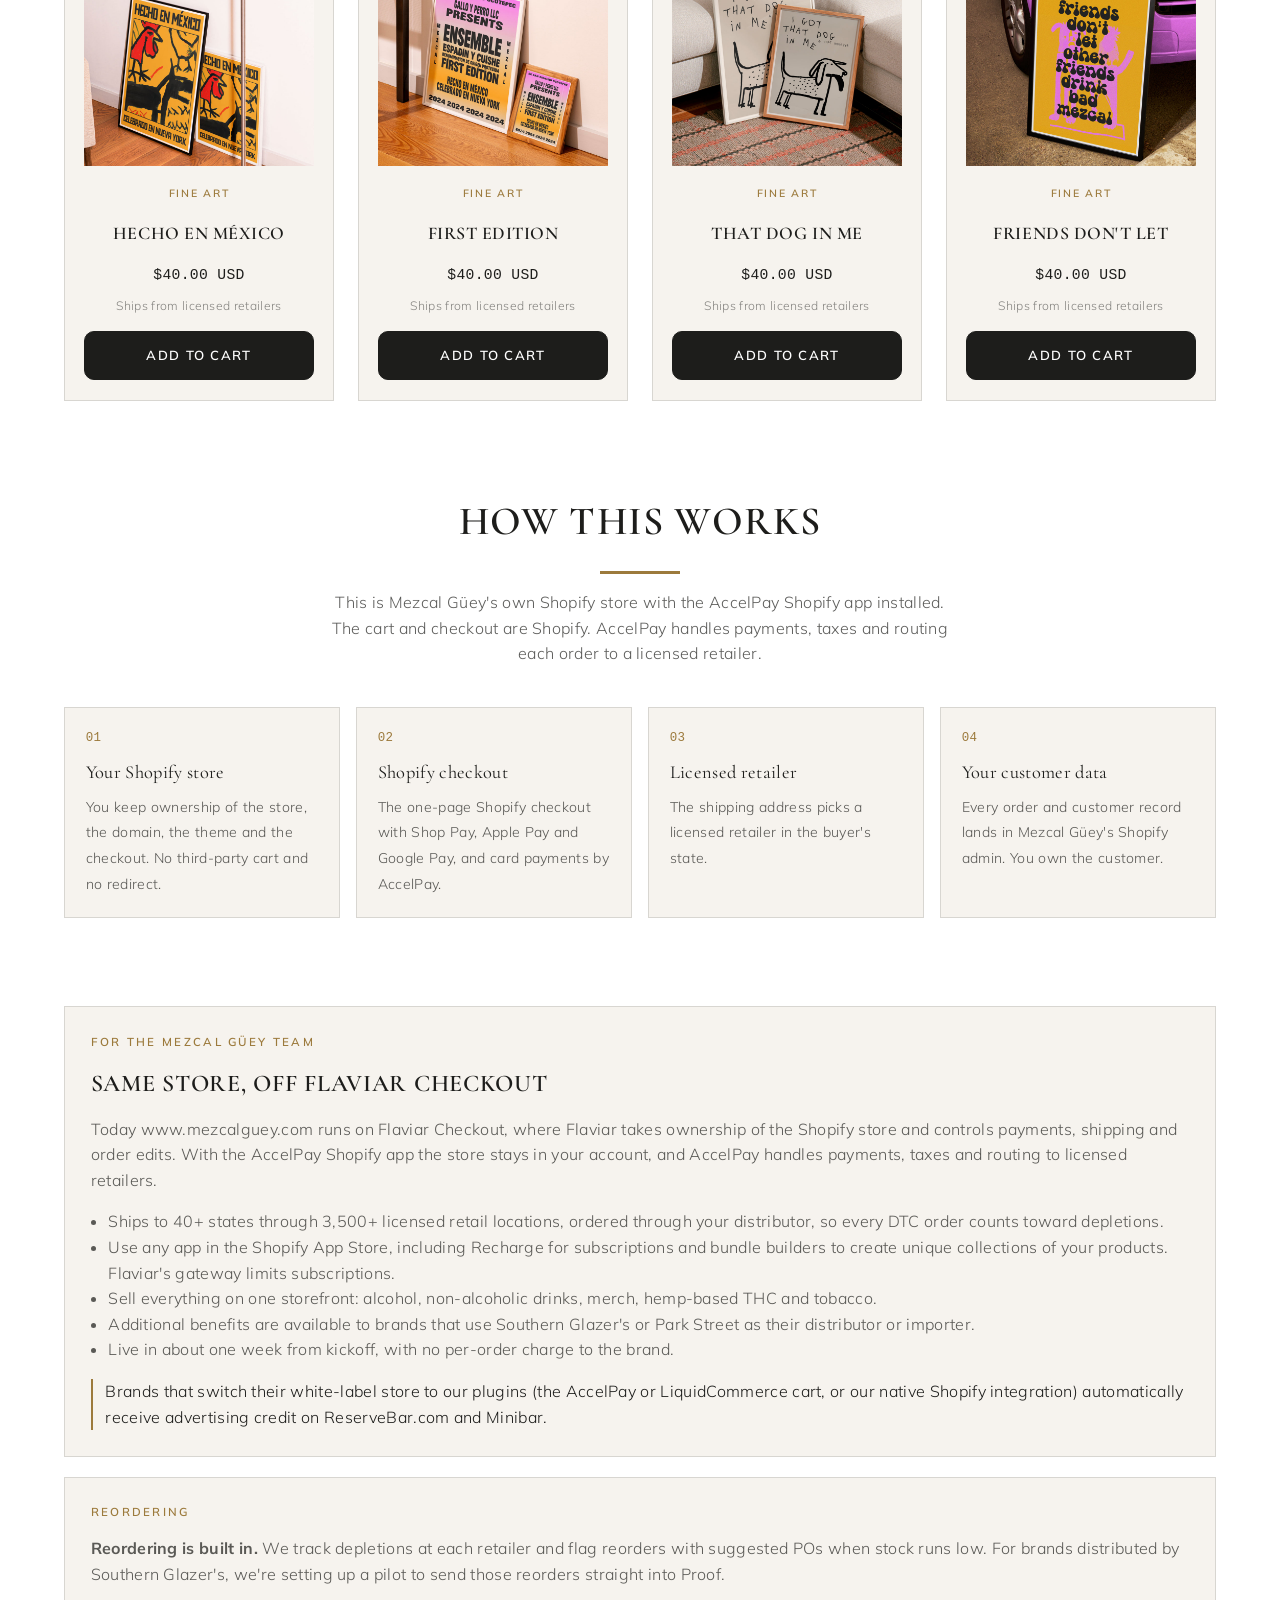
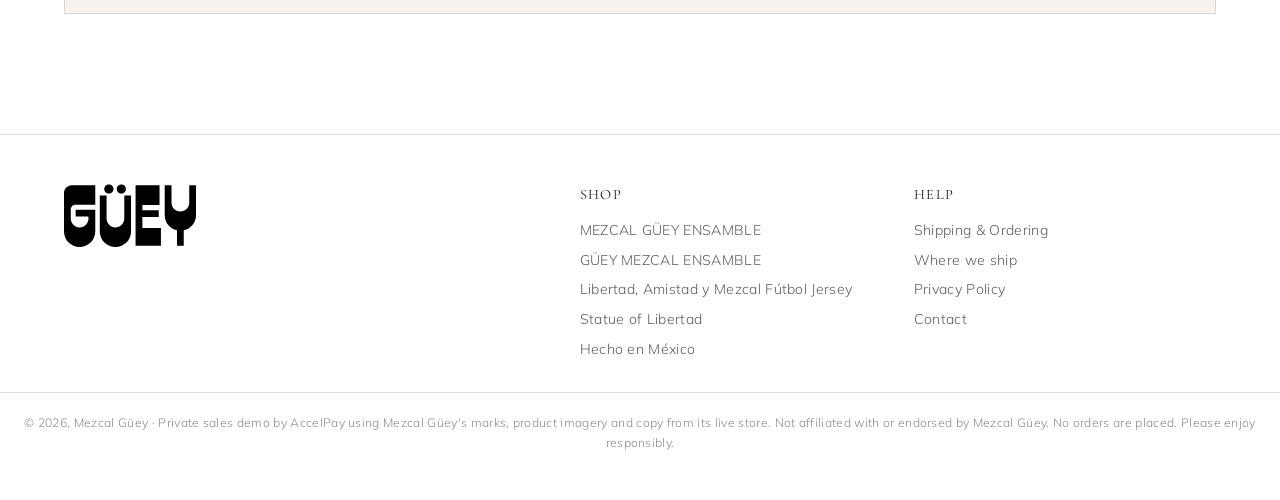
==== commit 4c11ff04: "Update value props: Shopify apps, multi-category, distributor benefits" ====
--- a/index.html
+++ b/index.html
@@ -69,7 +69,7 @@
     <div class="eyebrow">For the Mezcal Güey team</div>
     <h2>Same store, off Flaviar Checkout</h2>
     <p style="margin:0 0 1rem">Today www.mezcalguey.com runs on Flaviar Checkout, where Flaviar takes ownership of the Shopify store and controls payments, shipping and order edits. With the AccelPay Shopify app the store stays in your account, and AccelPay handles payments, taxes and routing to licensed retailers.</p>
-    <ul style="margin:0 0 1rem;padding-left:1.1rem"><li>Ships to 40+ states through 3,500+ licensed retail locations, ordered through your distributor, so every DTC order counts toward depletions.</li><li>Shop Pay, Apple Pay and Google Pay at checkout. Flaviar Checkout does not support Shop Pay or PayPal.</li><li>Live in about one week from kickoff, with no per-order charge to the brand.</li></ul>
+    <ul style="margin:0 0 1rem;padding-left:1.1rem"><li>Ships to 40+ states through 3,500+ licensed retail locations, ordered through your distributor, so every DTC order counts toward depletions.</li><li>Use any app in the Shopify App Store, including Recharge for subscriptions and bundle builders to create unique collections of your products. Flaviar's gateway limits subscriptions.</li><li>Sell everything on one storefront: alcohol, non-alcoholic drinks, merch, hemp-based THC and tobacco.</li><li>Additional benefits are available to brands that use Southern Glazer's or Park Street as their distributor or importer.</li><li>Live in about one week from kickoff, with no per-order charge to the brand.</li></ul>
     <p class="credit">Brands that switch their white-label store to our plugins (the AccelPay or LiquidCommerce cart, or our native Shopify integration) automatically receive advertising credit on ReserveBar.com and Minibar.</p>
   </div>
   <div class="panel">
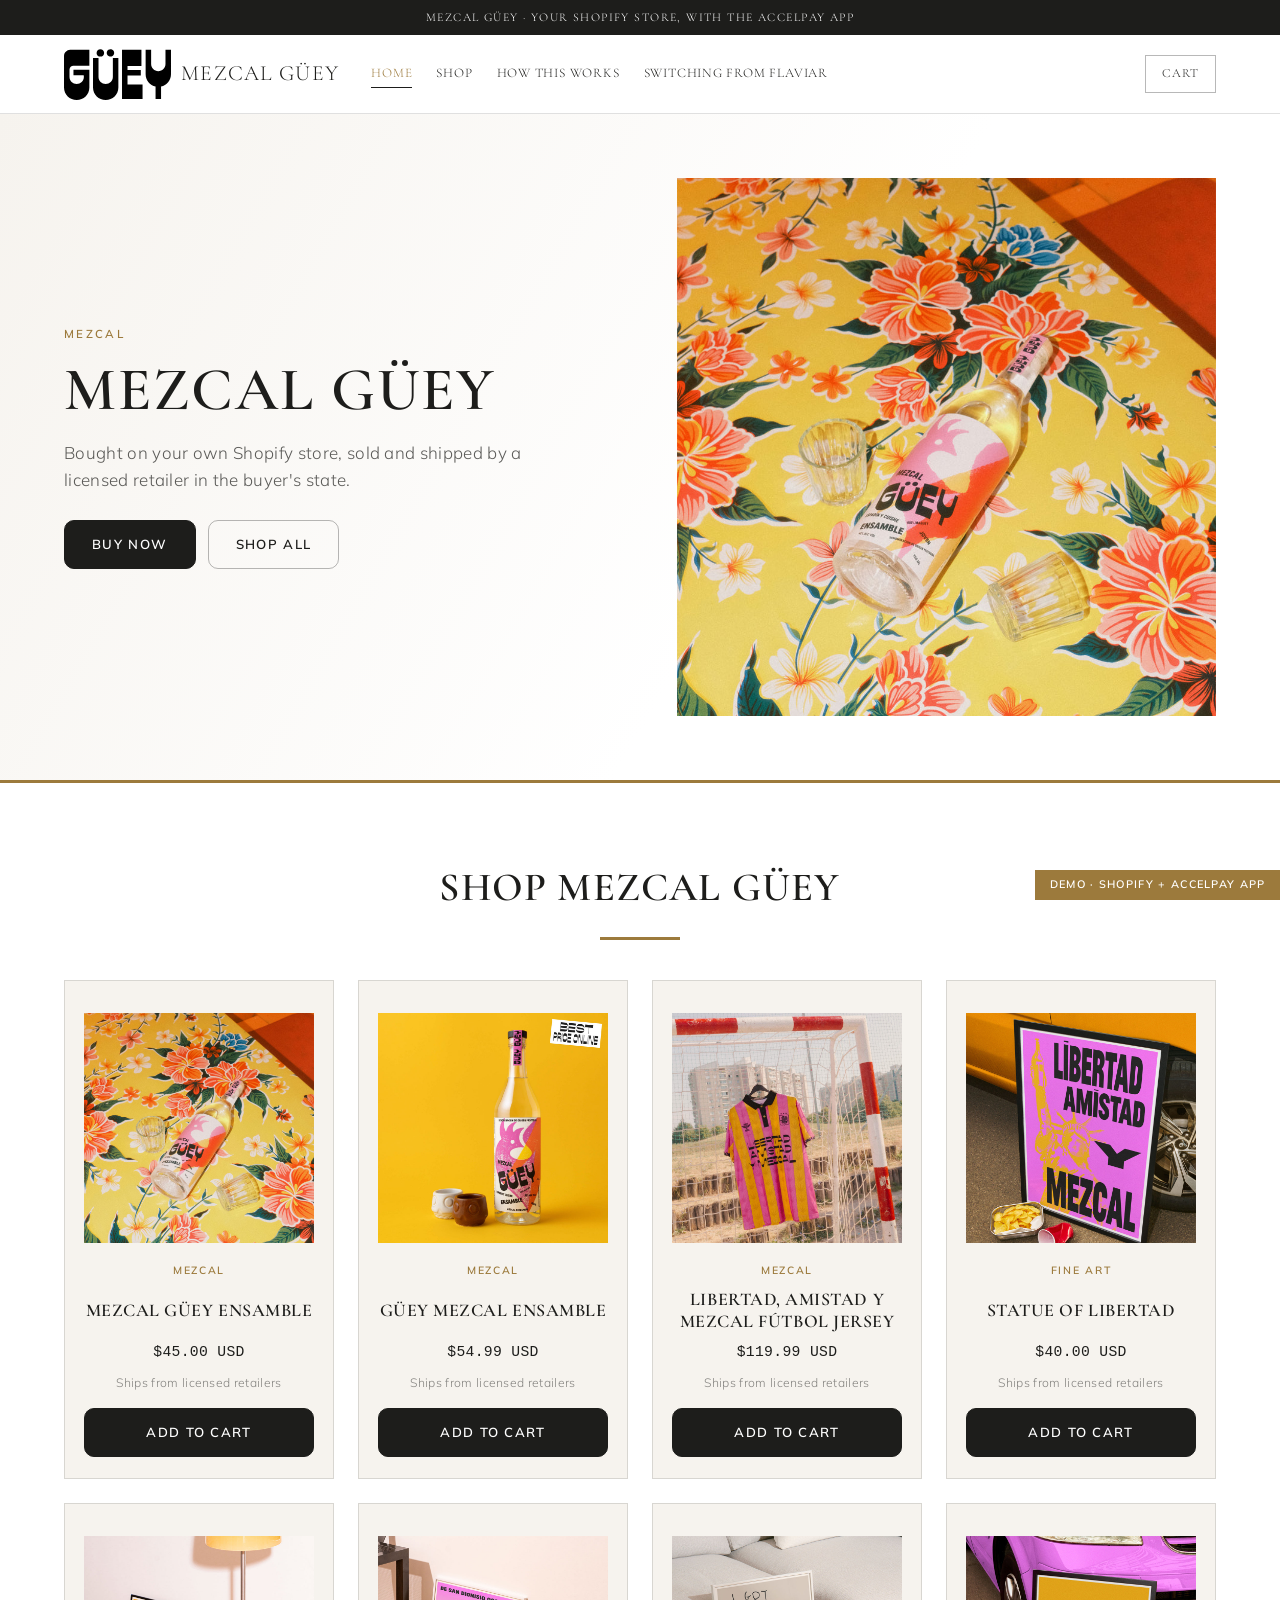
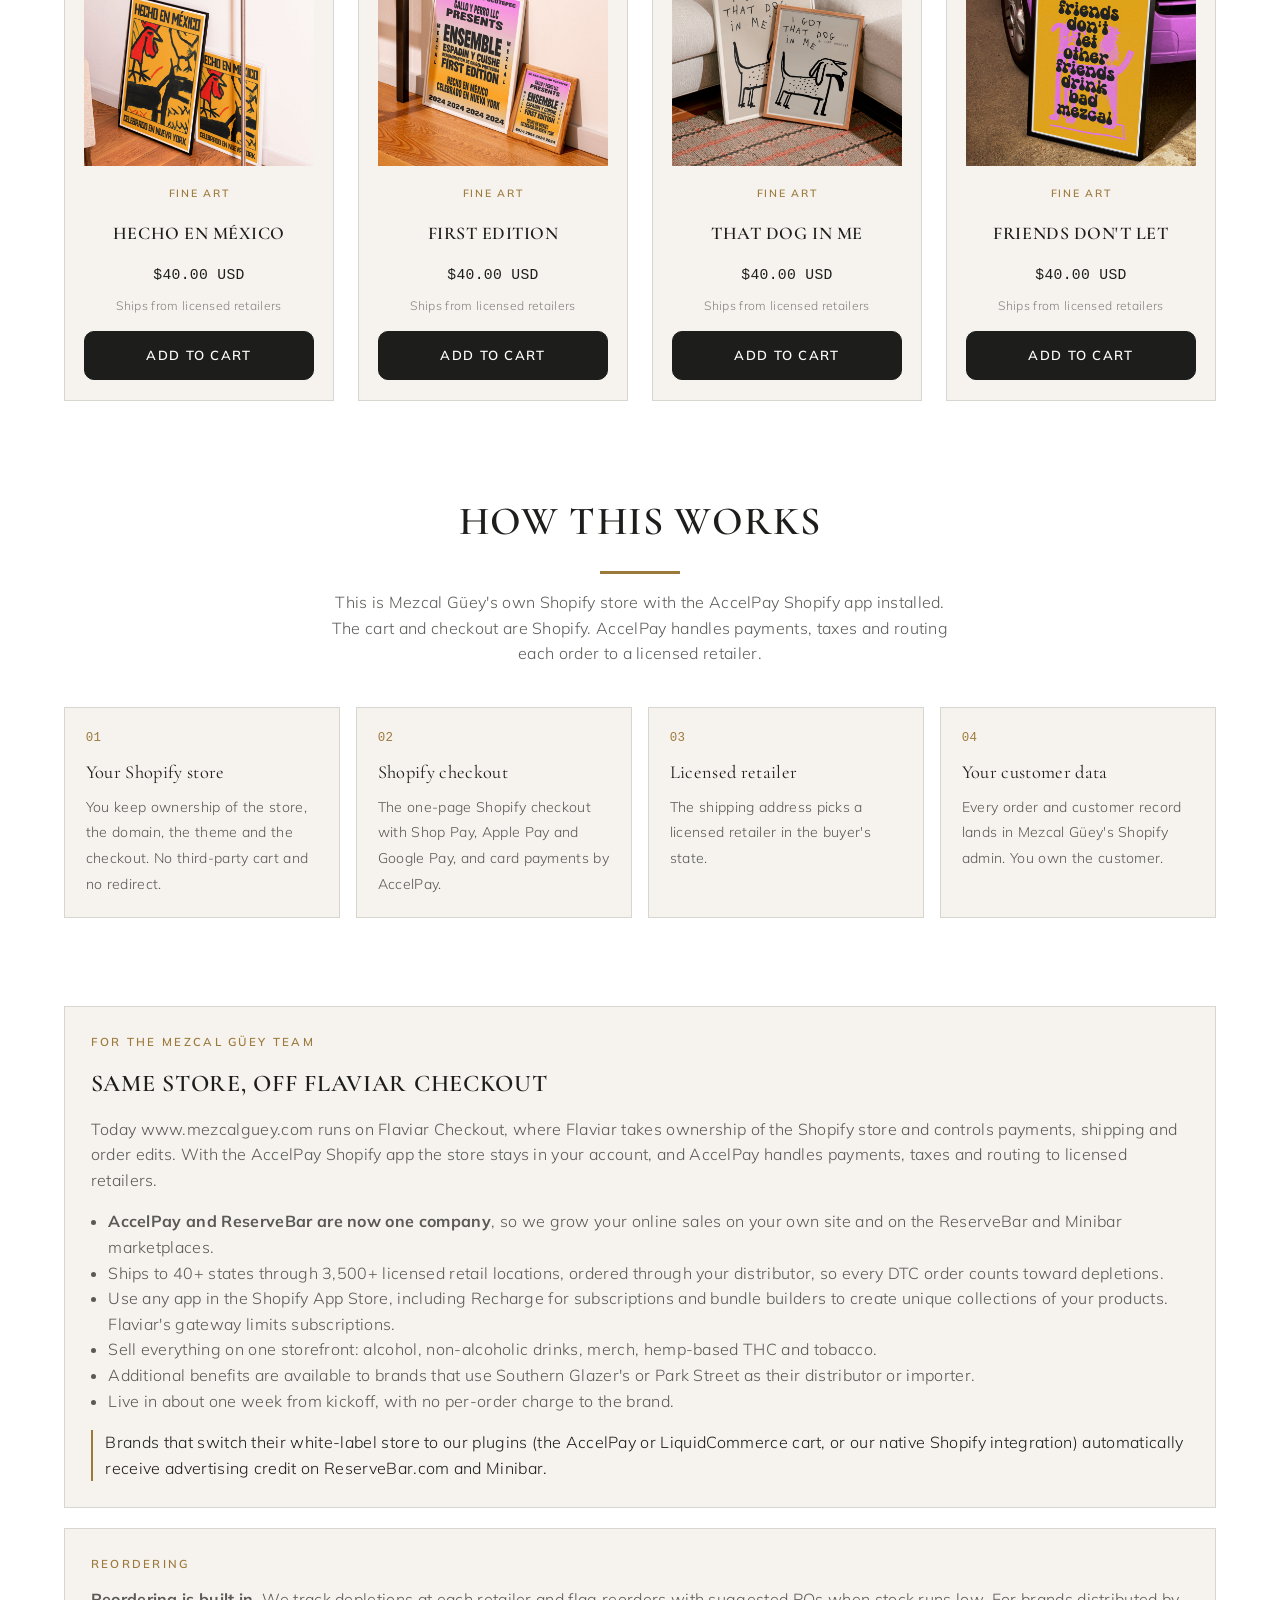
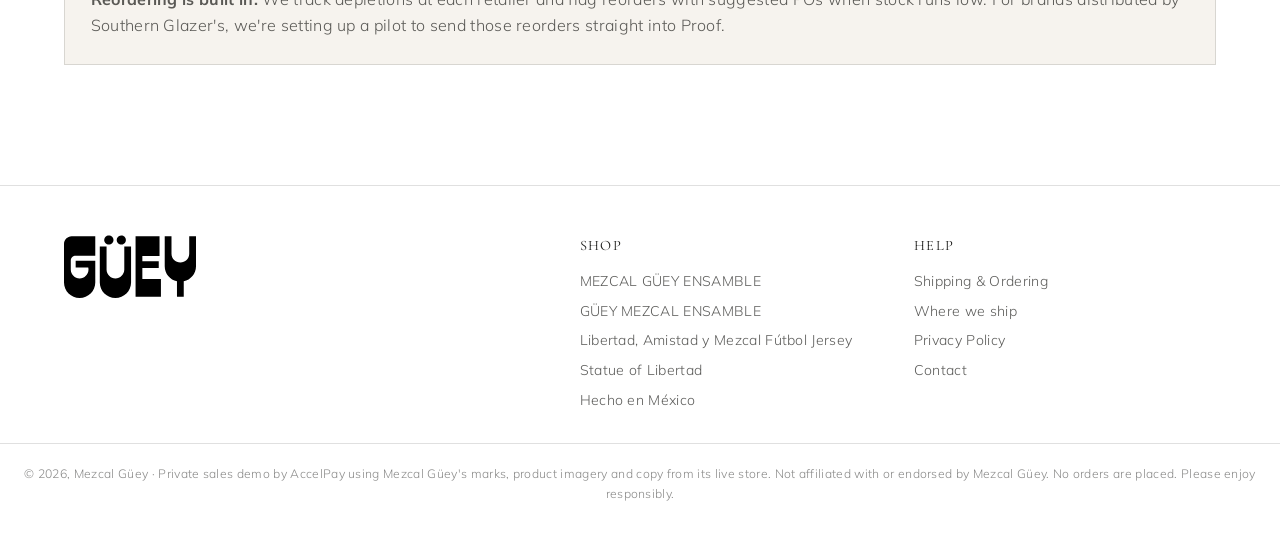
==== commit 62be4a4c: "Lead with AccelPay + ReserveBar one-company value prop" ====
--- a/index.html
+++ b/index.html
@@ -69,7 +69,7 @@
     <div class="eyebrow">For the Mezcal Güey team</div>
     <h2>Same store, off Flaviar Checkout</h2>
     <p style="margin:0 0 1rem">Today www.mezcalguey.com runs on Flaviar Checkout, where Flaviar takes ownership of the Shopify store and controls payments, shipping and order edits. With the AccelPay Shopify app the store stays in your account, and AccelPay handles payments, taxes and routing to licensed retailers.</p>
-    <ul style="margin:0 0 1rem;padding-left:1.1rem"><li>Ships to 40+ states through 3,500+ licensed retail locations, ordered through your distributor, so every DTC order counts toward depletions.</li><li>Use any app in the Shopify App Store, including Recharge for subscriptions and bundle builders to create unique collections of your products. Flaviar's gateway limits subscriptions.</li><li>Sell everything on one storefront: alcohol, non-alcoholic drinks, merch, hemp-based THC and tobacco.</li><li>Additional benefits are available to brands that use Southern Glazer's or Park Street as their distributor or importer.</li><li>Live in about one week from kickoff, with no per-order charge to the brand.</li></ul>
+    <ul style="margin:0 0 1rem;padding-left:1.1rem"><li><b>AccelPay and ReserveBar are now one company</b>, so we grow your online sales on your own site and on the ReserveBar and Minibar marketplaces.</li><li>Ships to 40+ states through 3,500+ licensed retail locations, ordered through your distributor, so every DTC order counts toward depletions.</li><li>Use any app in the Shopify App Store, including Recharge for subscriptions and bundle builders to create unique collections of your products. Flaviar's gateway limits subscriptions.</li><li>Sell everything on one storefront: alcohol, non-alcoholic drinks, merch, hemp-based THC and tobacco.</li><li>Additional benefits are available to brands that use Southern Glazer's or Park Street as their distributor or importer.</li><li>Live in about one week from kickoff, with no per-order charge to the brand.</li></ul>
     <p class="credit">Brands that switch their white-label store to our plugins (the AccelPay or LiquidCommerce cart, or our native Shopify integration) automatically receive advertising credit on ReserveBar.com and Minibar.</p>
   </div>
   <div class="panel">
